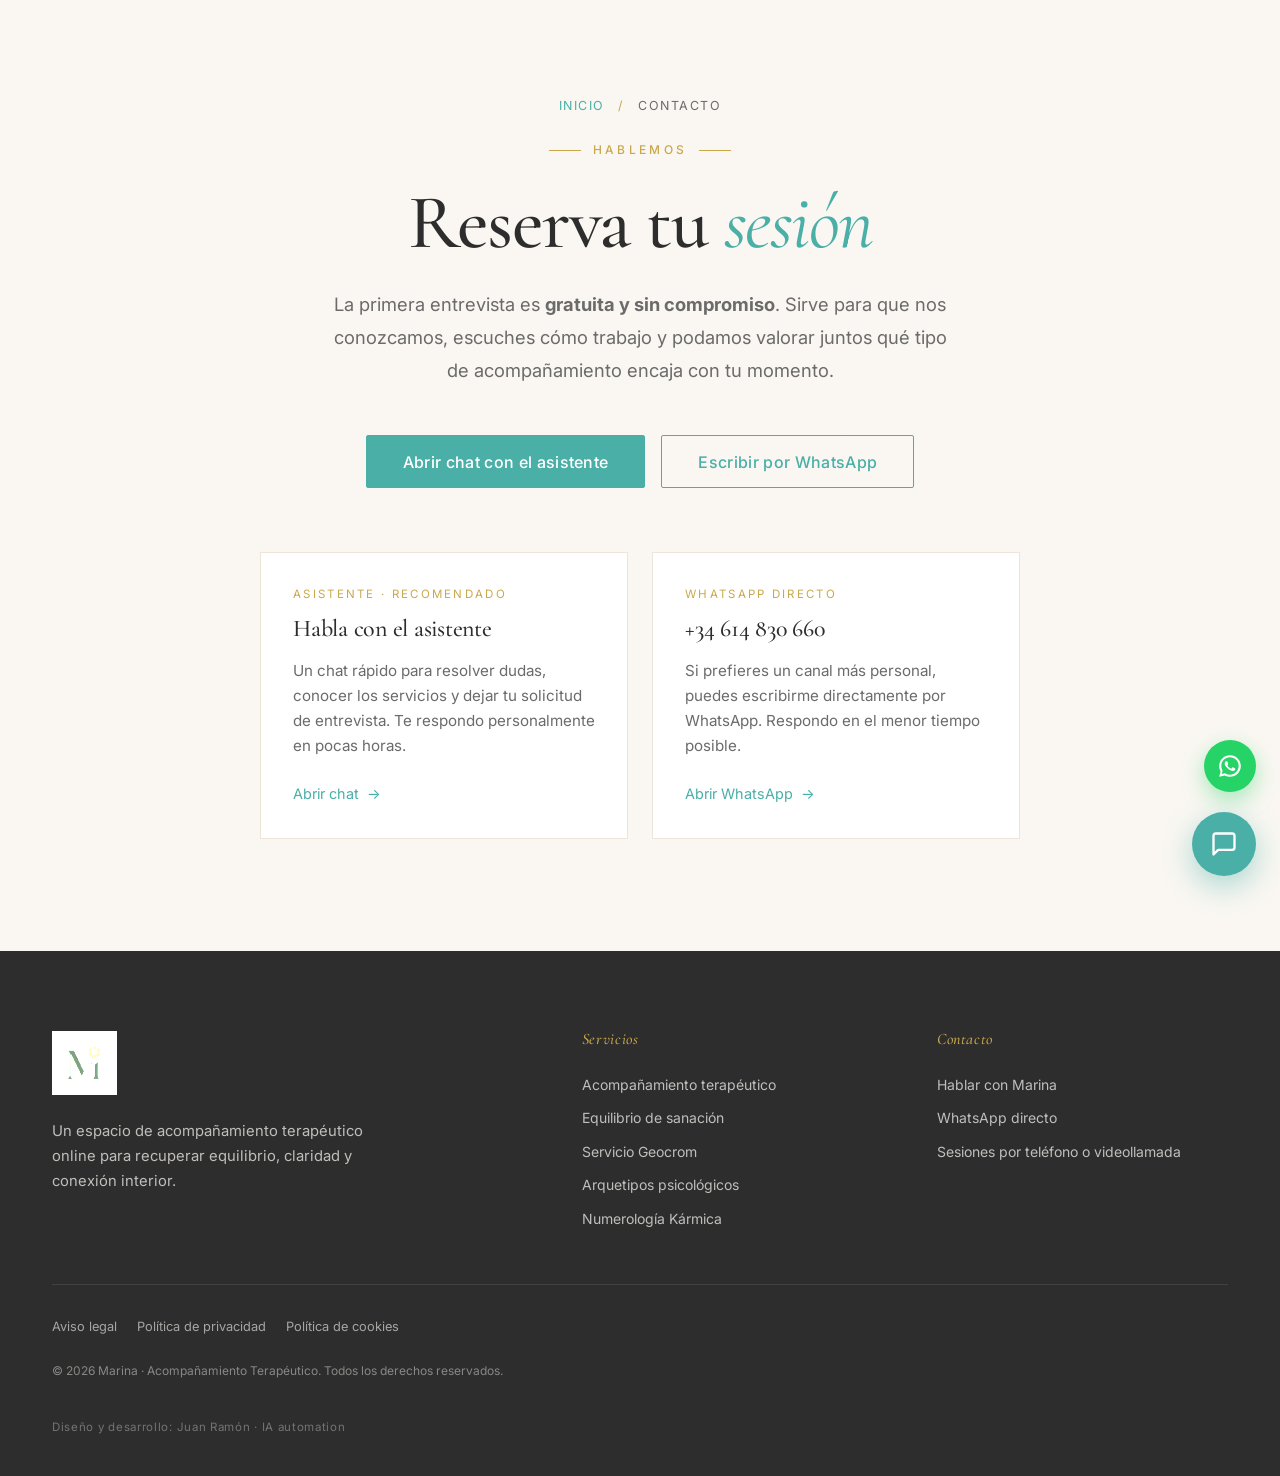
==== contacto.html @ 7a0ea91d "Initial release — web estática de Marina (acompañamiento terapéutico) Sitio multi-página en HTML/CSS" ====
<!DOCTYPE html>
<html lang="es">
<head>
  <meta charset="UTF-8" />
  <meta name="viewport" content="width=device-width, initial-scale=1.0" />
  <meta name="description" content="Contacta con Marina · Acompañamiento Terapéutico. Reserva tu entrevista inicial gratuita a través del asistente o por WhatsApp." />
  <meta name="author" content="Juan Ramón · IA automation" />
  <meta name="theme-color" content="#FAF7F2" />
  <title>Contacto · Marina · Acompañamiento Terapéutico</title>

  <link rel="preconnect" href="https://fonts.googleapis.com">
  <link rel="preconnect" href="https://fonts.gstatic.com" crossorigin>
  <link rel="stylesheet" href="https://fonts.googleapis.com/css2?family=Cormorant+Garamond:ital,wght@0,400;0,500;0,600;1,400;1,500&family=Inter:wght@300;400;500;600&display=swap">

  <link rel="stylesheet" href="assets/css/tokens.css" />
  <link rel="stylesheet" href="assets/css/base.css" />
  <link rel="stylesheet" href="assets/css/components.css" />
  <link rel="stylesheet" href="assets/css/pages.css" />
</head>
<body>

  <main>

    <section class="contact-hero">
      <div class="wrap">
        <nav class="breadcrumb" aria-label="Migas de pan">
          <a href="index.html">Inicio</a> <span>/</span> Contacto
        </nav>
        <span class="eyebrow is-centered"><span>Hablemos</span></span>
        <h1>Reserva tu <em>sesión</em></h1>
        <p>La primera entrevista es <strong>gratuita y sin compromiso</strong>. Sirve para que nos conozcamos, escuches cómo trabajo y podamos valorar juntos qué tipo de acompañamiento encaja con tu momento.</p>

        <div class="contact-actions">
          <a href="#" class="btn btn-primary btn-lg" data-open-chat>Abrir chat con el asistente</a>
          <a href="#" class="btn btn-secondary btn-lg" data-whatsapp target="_blank" rel="noopener">Escribir por WhatsApp</a>
        </div>

        <div class="contact-channels">
          <a href="#" class="contact-channel" data-open-chat>
            <span class="contact-channel-eyebrow">Asistente · Recomendado</span>
            <h3>Habla con el asistente</h3>
            <p>Un chat rápido para resolver dudas, conocer los servicios y dejar tu solicitud de entrevista. Te respondo personalmente en pocas horas.</p>
            <span class="link">Abrir chat</span>
          </a>
          <a href="#" class="contact-channel" data-whatsapp target="_blank" rel="noopener">
            <span class="contact-channel-eyebrow">WhatsApp directo</span>
            <h3>+34 614 830 660</h3>
            <p>Si prefieres un canal más personal, puedes escribirme directamente por WhatsApp. Respondo en el menor tiempo posible.</p>
            <span class="link">Abrir WhatsApp</span>
          </a>
        </div>
      </div>
    </section>

  </main>

  <footer class="site-footer">
    <div class="wrap">
      <div class="footer-grid">
        <div class="footer-brand">
          <picture>
            <source srcset="assets/img/logo.webp" type="image/webp">
            <img src="assets/img/logo.png" alt="Marina · Acompañamiento Terapéutico" />
          </picture>
          <p>Un espacio de acompañamiento terapéutico online para recuperar equilibrio, claridad y conexión interior.</p>
        </div>
        <div>
          <h3 class="footer-col-title">Servicios</h3>
          <ul class="footer-list">
            <li><a href="servicios.html#acompanamiento">Acompañamiento terapéutico</a></li>
            <li><a href="servicios.html#sanacion">Equilibrio de sanación</a></li>
            <li><a href="servicios.html#geocrom">Servicio Geocrom</a></li>
            <li><a href="servicios.html#tarot">Arquetipos psicológicos</a></li>
            <li><a href="servicios.html#numerologia">Numerología Kármica</a></li>
          </ul>
        </div>
        <div>
          <h3 class="footer-col-title">Contacto</h3>
          <ul class="footer-list">
            <li><a href="contacto.html">Hablar con Marina</a></li>
            <li><a href="#" data-whatsapp target="_blank" rel="noopener">WhatsApp directo</a></li>
            <li><span>Sesiones por teléfono o videollamada</span></li>
          </ul>
        </div>
      </div>

      <div class="footer-divider"></div>

      <div class="footer-bottom">
        <ul class="footer-legal">
          <li><a href="aviso-legal.html">Aviso legal</a></li>
          <li><a href="privacidad.html">Política de privacidad</a></li>
          <li><a href="cookies.html">Política de cookies</a></li>
        </ul>
        <p class="footer-copy">© <span id="year">2026</span> Marina · Acompañamiento Terapéutico. Todos los derechos reservados.</p>
        <p class="footer-credit">Diseño y desarrollo: Juan Ramón · IA automation</p>
      </div>
    </div>
  </footer>

  <script src="config.js"></script>
  <script src="assets/js/main.js" defer></script>
  <script src="assets/js/chatbot.js" defer></script>
</body>
</html>
---- assets/css/tokens.css ----
:root {
  --brand-turquoise: #4AAFA7;
  --brand-turquoise-dark: #3A8F88;
  --brand-turquoise-light: #6ECFC8;
  --brand-gold: #C9A84C;
  --brand-gold-light: #DEC06B;
  --brand-ivory: #FAF7F2;
  --brand-cream: #F5F0E8;
  --brand-cream-dark: #EDE6D8;
  --brand-dark: #2D2D2D;
  --brand-muted: #6B6B6B;
  --brand-light: #9A9A9A;

  --font-serif: 'Cormorant Garamond', 'EB Garamond', Georgia, 'Times New Roman', serif;
  --font-sans: 'Inter', -apple-system, BlinkMacSystemFont, 'Segoe UI', system-ui, sans-serif;
  --font-mono: 'Courier New', monospace;

  --display-3xl: clamp(3rem, 8vw, 6.5rem);
  --display-2xl: clamp(2.5rem, 6vw, 5rem);
  --display-xl: clamp(2.25rem, 5vw, 4rem);
  --display-lg: clamp(1.875rem, 4vw, 3rem);
  --display-md: clamp(1.5rem, 3vw, 2.25rem);

  --shadow-card: 0 4px 24px rgba(45,45,45,0.06);
  --shadow-card-hover: 0 16px 48px rgba(45,45,45,0.14);
  --shadow-gold: 0 6px 24px rgba(201,168,76,0.28);
  --shadow-chat: 0 20px 60px rgba(45,45,45,0.22);

  --max-wide: 1240px;
  --max-narrow: 760px;
  --radius-sm: 4px;
  --radius-md: 12px;
  --radius-lg: 24px;

  --ease-out: cubic-bezier(0.22, 1, 0.36, 1);
  --ease-in-out: cubic-bezier(0.65, 0, 0.35, 1);
}
---- assets/css/base.css ----
*, *::before, *::after { box-sizing: border-box; }
html { -webkit-text-size-adjust: 100%; scroll-behavior: smooth; }
body {
  margin: 0;
  font-family: var(--font-sans);
  font-size: 16px;
  line-height: 1.6;
  color: var(--brand-dark);
  background: var(--brand-ivory);
  text-rendering: optimizeLegibility;
  -webkit-font-smoothing: antialiased;
  -moz-osx-font-smoothing: grayscale;
}

body::before {
  content: "";
  position: fixed; inset: 0;
  pointer-events: none;
  z-index: 1;
  opacity: 0.35;
  background-image:
    radial-gradient(1px 1px at 23% 17%, rgba(45,45,45,0.05) 50%, transparent 51%),
    radial-gradient(1px 1px at 67% 43%, rgba(45,45,45,0.04) 50%, transparent 51%),
    radial-gradient(1px 1px at 12% 82%, rgba(45,45,45,0.03) 50%, transparent 51%),
    radial-gradient(1px 1px at 89% 73%, rgba(45,45,45,0.04) 50%, transparent 51%);
  background-size: 240px 240px, 180px 180px, 300px 300px, 220px 220px;
}

img { max-width: 100%; height: auto; display: block; }
a { color: inherit; text-decoration: none; }
button { font: inherit; cursor: pointer; border: none; background: none; }
input, textarea, select { font: inherit; }

h1, h2, h3, h4, h5, h6 {
  font-family: var(--font-serif);
  font-weight: 500;
  line-height: 1.1;
  margin: 0 0 0.5rem;
  letter-spacing: -0.01em;
}
p { margin: 0 0 1em; }

::selection { background: var(--brand-turquoise); color: white; }

/* Contenedores */
.wrap { max-width: var(--max-wide); margin: 0 auto; padding: 0 1.5rem; position: relative; z-index: 2; }
.wrap-narrow { max-width: var(--max-narrow); margin: 0 auto; padding: 0 1.5rem; position: relative; z-index: 2; }

@media (min-width: 768px) {
  .wrap, .wrap-narrow { padding: 0 2rem; }
}

/* Secciones */
.section { padding: 5rem 0; position: relative; }
@media (min-width: 768px) { .section { padding: 7rem 0; } }
@media (min-width: 1024px) { .section { padding: 9rem 0; } }

.section-cream { background: var(--brand-cream); }
.section-ivory { background: var(--brand-ivory); }
.section-dark { background: var(--brand-dark); color: var(--brand-ivory); }

/* Número editorial de sección (estilo revista "No. 01") */
.section-number {
  font-family: var(--font-serif);
  font-style: italic;
  color: var(--brand-gold);
  font-size: 0.95rem;
  letter-spacing: 0.08em;
  display: inline-flex;
  align-items: baseline;
  gap: 0.5rem;
}
.section-number::after { content: ""; display: inline-block; width: 2.5rem; height: 1px; background: var(--brand-gold); }

/* Eyebrow minúsculas + trazo */
.eyebrow {
  display: inline-flex;
  align-items: center;
  gap: 0.75rem;
  font-family: var(--font-sans);
  font-size: 0.75rem;
  text-transform: uppercase;
  letter-spacing: 0.28em;
  color: var(--brand-gold);
  font-weight: 500;
}
.eyebrow::before { content: ""; width: 2rem; height: 1px; background: var(--brand-gold); }
.eyebrow.is-centered::before { display: none; }
.eyebrow.is-centered { gap: 0; display: flex; justify-content: center; align-items: center; }
.eyebrow.is-centered span { padding: 0 0.75rem; position: relative; }
.eyebrow.is-centered span::before,
.eyebrow.is-centered span::after {
  content: ""; position: absolute; top: 50%; width: 2rem; height: 1px; background: var(--brand-gold);
}
.eyebrow.is-centered span::before { right: 100%; }
.eyebrow.is-centered span::after { left: 100%; }

/* Utilidades */
.text-italic-gold { color: var(--brand-gold); font-style: italic; font-family: var(--font-serif); }
.text-turquoise { color: var(--brand-turquoise); }
.text-serif { font-family: var(--font-serif); }
.text-serif-italic { font-family: var(--font-serif); font-style: italic; }
.divider-gold { width: 3rem; height: 1px; background: var(--brand-gold); margin: 1.5rem 0; }
.divider-gold.is-centered { margin-left: auto; margin-right: auto; }

.sr-only {
  position: absolute; width: 1px; height: 1px; padding: 0; margin: -1px;
  overflow: hidden; clip: rect(0,0,0,0); white-space: nowrap; border: 0;
}
---- assets/css/components.css ----
/* =========================================
   BOTONES
   ========================================= */
.btn {
  display: inline-flex;
  align-items: center;
  justify-content: center;
  gap: 0.5rem;
  padding: 0.95rem 1.75rem;
  font-family: var(--font-sans);
  font-size: 0.925rem;
  font-weight: 500;
  letter-spacing: 0.02em;
  border: 1px solid transparent;
  border-radius: 2px;
  cursor: pointer;
  transition: all 0.3s var(--ease-out);
  text-align: center;
  line-height: 1;
  white-space: nowrap;
}
.btn-sm { padding: 0.65rem 1.25rem; font-size: 0.85rem; }
.btn-lg { padding: 1.1rem 2.25rem; font-size: 1rem; }

.btn-primary { background: var(--brand-turquoise); color: white; border-color: var(--brand-turquoise); }
.btn-primary:hover { background: var(--brand-turquoise-dark); border-color: var(--brand-turquoise-dark); transform: translateY(-1px); box-shadow: 0 8px 24px rgba(74,175,167,0.3); }

.btn-secondary { background: transparent; color: var(--brand-turquoise); border-color: var(--brand-turquoise); }
.btn-secondary:hover { background: var(--brand-turquoise); color: white; }

.btn-gold { background: var(--brand-gold); color: white; border-color: var(--brand-gold); }
.btn-gold:hover { background: var(--brand-gold-light); transform: translateY(-1px); box-shadow: var(--shadow-gold); }

.btn-ghost { background: transparent; color: white; border-color: rgba(255,255,255,0.35); }
.btn-ghost:hover { border-color: white; background: rgba(255,255,255,0.08); }

.btn-arrow::after {
  content: "→";
  display: inline-block;
  transition: transform 0.3s var(--ease-out);
}
.btn-arrow:hover::after { transform: translateX(4px); }

/* =========================================
   NAVBAR
   ========================================= */
.site-header {
  position: fixed; top: 0; left: 0; right: 0; z-index: 100;
  background: rgba(250,247,242,0.85);
  backdrop-filter: saturate(180%) blur(12px);
  -webkit-backdrop-filter: saturate(180%) blur(12px);
  transition: background 0.35s var(--ease-out), box-shadow 0.35s var(--ease-out), border-color 0.35s var(--ease-out);
  border-bottom: 1px solid transparent;
}
.site-header.is-scrolled {
  background: rgba(250,247,242,0.97);
  box-shadow: 0 1px 20px rgba(45,45,45,0.05);
  border-bottom-color: var(--brand-cream-dark);
}

.nav {
  display: flex; align-items: center; justify-content: space-between;
  padding: 1rem 0;
  gap: 1.5rem;
}

.nav-logo { display: flex; align-items: center; gap: 0.85rem; flex-shrink: 0; }
.nav-logo img { height: 72px; width: auto; transition: height 0.3s var(--ease-out); }
.site-header.is-scrolled .nav-logo img { height: 56px; }
@media (min-width: 768px) {
  .nav-logo img { height: 84px; }
  .site-header.is-scrolled .nav-logo img { height: 64px; }
}
.nav-logo-text {
  display: none;
  flex-direction: column;
  line-height: 1.1;
}
.nav-logo-text .main {
  font-family: var(--font-serif);
  font-size: 1.25rem;
  color: var(--brand-dark);
  font-style: italic;
  letter-spacing: 0.01em;
}
.nav-logo-text .sub {
  font-family: var(--font-sans);
  font-size: 0.65rem;
  text-transform: uppercase;
  letter-spacing: 0.25em;
  color: var(--brand-gold);
}
@media (min-width: 640px) { .nav-logo-text { display: flex; } }

.nav-links {
  display: none;
  align-items: center;
  gap: 2rem;
  list-style: none;
  margin: 0;
  padding: 0;
}
.nav-links a {
  font-family: var(--font-sans);
  font-size: 0.875rem;
  color: var(--brand-muted);
  letter-spacing: 0.02em;
  position: relative;
  padding: 0.5rem 0;
  transition: color 0.25s;
}
.nav-links a::after {
  content: "";
  position: absolute;
  left: 0; right: 0; bottom: 0;
  height: 1px;
  background: var(--brand-turquoise);
  transform: scaleX(0);
  transform-origin: left center;
  transition: transform 0.3s var(--ease-out);
}
.nav-links a:hover { color: var(--brand-turquoise); }
.nav-links a:hover::after,
.nav-links a.is-active::after { transform: scaleX(1); }
.nav-links a.is-active { color: var(--brand-turquoise); }

@media (min-width: 1024px) { .nav-links { display: flex; } }

.nav-cta { display: none; }
@media (min-width: 1024px) { .nav-cta { display: inline-flex; } }

.hamburger {
  display: inline-flex; flex-direction: column; justify-content: center;
  width: 44px; height: 44px; padding: 0.5rem;
  gap: 5px;
}
.hamburger span {
  display: block; height: 2px; width: 100%;
  background: var(--brand-dark);
  transition: transform 0.3s, opacity 0.2s;
  border-radius: 2px;
}
.hamburger.is-open span:nth-child(1) { transform: translateY(7px) rotate(45deg); }
.hamburger.is-open span:nth-child(2) { opacity: 0; }
.hamburger.is-open span:nth-child(3) { transform: translateY(-7px) rotate(-45deg); }
@media (min-width: 1024px) { .hamburger { display: none; } }

.mobile-menu {
  display: none;
  background: var(--brand-ivory);
  border-top: 1px solid var(--brand-cream-dark);
}
.mobile-menu.is-open { display: block; }
.mobile-menu nav { padding: 1.25rem 0; }
.mobile-menu a {
  display: block;
  padding: 0.85rem 1.5rem;
  font-family: var(--font-sans);
  font-size: 1rem;
  color: var(--brand-muted);
  border-left: 2px solid transparent;
  transition: all 0.25s;
}
.mobile-menu a:hover {
  color: var(--brand-turquoise);
  border-left-color: var(--brand-turquoise);
  background: rgba(74,175,167,0.04);
}
.mobile-menu .btn { margin: 0.75rem 1.5rem; display: flex; }

/* =========================================
   SERVICE LIST (estilo editorial, no cards)
   ========================================= */
.services-list {
  list-style: none;
  padding: 0; margin: 0;
  border-top: 1px solid var(--brand-cream-dark);
}
.services-list > li {
  position: relative;
  padding: 2.5rem 0;
  border-bottom: 1px solid var(--brand-cream-dark);
  display: grid;
  grid-template-columns: auto 1fr;
  gap: 1.5rem 2rem;
  align-items: start;
  transition: background 0.4s var(--ease-out);
}
.services-list > li:hover { background: linear-gradient(90deg, rgba(201,168,76,0.04), transparent 60%); }

.service-index {
  font-family: var(--font-serif);
  font-style: italic;
  font-size: 1rem;
  color: var(--brand-gold);
  letter-spacing: 0.05em;
  padding-top: 0.4rem;
  min-width: 3.5rem;
}
.service-glyph {
  font-family: var(--font-serif);
  font-size: 2rem;
  color: var(--brand-turquoise);
  line-height: 1;
  padding-top: 0.5rem;
  min-width: 3rem;
}
.service-body { min-width: 0; }
.service-name {
  font-family: var(--font-serif);
  font-size: clamp(1.5rem, 2.8vw, 2.25rem);
  color: var(--brand-dark);
  line-height: 1.15;
  margin: 0 0 0.75rem;
  font-weight: 500;
}
.service-desc {
  font-family: var(--font-sans);
  color: var(--brand-muted);
  font-size: 1rem;
  line-height: 1.75;
  max-width: 58ch;
  margin: 0 0 1.25rem;
}
.service-link {
  display: inline-flex; align-items: center; gap: 0.5rem;
  font-family: var(--font-sans);
  font-size: 0.875rem;
  color: var(--brand-turquoise);
  letter-spacing: 0.05em;
  transition: gap 0.3s var(--ease-out);
}
.service-link::after { content: "→"; transition: transform 0.3s var(--ease-out); }
.service-link:hover { gap: 0.75rem; }
.service-link:hover::after { transform: translateX(4px); }

@media (min-width: 768px) {
  .services-list > li {
    grid-template-columns: 5rem 5rem 1fr;
    padding: 3rem 0;
    gap: 2rem 2.5rem;
  }
}

/* =========================================
   TESTIMONIOS (pull-quotes editoriales)
   ========================================= */
.testimonials {
  display: grid;
  gap: 3rem;
}
@media (min-width: 900px) {
  .testimonials { grid-template-columns: repeat(3, 1fr); gap: 2.5rem; }
}

.testimonial {
  position: relative;
  padding: 2rem 1.5rem 2rem 2.5rem;
}
.testimonial::before {
  content: "“";
  position: absolute;
  left: -0.5rem; top: -1.25rem;
  font-family: var(--font-serif);
  font-size: 7rem;
  line-height: 1;
  color: var(--brand-gold);
  opacity: 0.35;
}
.testimonial-quote {
  font-family: var(--font-serif);
  font-size: 1.2rem;
  font-style: italic;
  line-height: 1.6;
  color: var(--brand-dark);
  margin: 0 0 1.5rem;
}
.testimonial-author {
  display: flex; flex-direction: column; gap: 0.15rem;
  padding-top: 1rem;
  border-top: 1px solid var(--brand-cream-dark);
}
.testimonial-name {
  font-family: var(--font-sans);
  font-size: 0.95rem;
  color: var(--brand-dark);
  font-weight: 500;
  letter-spacing: 0.02em;
}
.testimonial-detail {
  font-family: var(--font-sans);
  font-size: 0.8rem;
  color: var(--brand-gold);
  letter-spacing: 0.05em;
  text-transform: uppercase;
}

/* =========================================
   FOOTER
   ========================================= */
.site-footer {
  background: var(--brand-dark);
  color: rgba(250,247,242,0.72);
  padding: 5rem 0 2.5rem;
  position: relative;
  z-index: 2;
}
.footer-grid {
  display: grid;
  gap: 3rem;
  margin-bottom: 3rem;
}
@media (min-width: 768px) { .footer-grid { grid-template-columns: 1.6fr 1fr 1fr; gap: 4rem; } }

.footer-brand img { height: 64px; width: auto; margin-bottom: 1.5rem; filter: brightness(1.8); }
.footer-brand p { font-size: 0.925rem; line-height: 1.7; max-width: 36ch; }

.footer-col-title {
  font-family: var(--font-serif);
  font-style: italic;
  color: var(--brand-gold);
  font-size: 1rem;
  letter-spacing: 0.04em;
  margin: 0 0 1.25rem;
}
.footer-list { list-style: none; padding: 0; margin: 0; }
.footer-list li { font-size: 0.875rem; padding: 0.35rem 0; }
.footer-list a { transition: color 0.25s; }
.footer-list a:hover { color: var(--brand-turquoise-light); }

.footer-divider {
  height: 1px;
  background: rgba(250,247,242,0.1);
  margin: 2rem 0;
}
.footer-bottom {
  display: flex; flex-direction: column; gap: 1.5rem;
  align-items: flex-start;
}
.footer-legal {
  display: flex; flex-wrap: wrap; gap: 1.25rem;
  list-style: none; padding: 0; margin: 0;
  font-size: 0.8rem;
}
.footer-legal a { color: rgba(250,247,242,0.6); transition: color 0.25s; }
.footer-legal a:hover { color: var(--brand-gold-light); }
.footer-copy {
  font-size: 0.75rem;
  color: rgba(250,247,242,0.45);
  line-height: 1.7;
  margin: 0;
  max-width: 100ch;
}
.footer-credit {
  font-family: var(--font-sans);
  font-size: 0.72rem;
  color: rgba(250,247,242,0.35);
  letter-spacing: 0.06em;
  margin: 0.75rem 0 0;
}
.footer-credit a {
  color: rgba(250,247,242,0.55);
  border-bottom: 1px solid rgba(250,247,242,0.2);
  transition: color 0.25s, border-color 0.25s;
}
.footer-credit a:hover { color: var(--brand-gold-light); border-color: var(--brand-gold-light); }

/* =========================================
   CHATBOT FLOTANTE
   ========================================= */
.chat-fab {
  position: fixed;
  bottom: 1.5rem; right: 1.5rem;
  width: 64px; height: 64px;
  border-radius: 50%;
  background: var(--brand-turquoise);
  color: white;
  box-shadow: 0 10px 30px rgba(74,175,167,0.45);
  z-index: 90;
  display: flex; align-items: center; justify-content: center;
  transition: transform 0.3s var(--ease-out), background 0.25s;
}
.chat-fab:hover { background: var(--brand-turquoise-dark); transform: scale(1.06); }
.chat-fab svg { width: 28px; height: 28px; stroke: currentColor; fill: none; stroke-width: 2; }

.chat-panel {
  position: fixed;
  bottom: 6.5rem; right: 1.5rem;
  width: calc(100vw - 3rem);
  max-width: 380px;
  height: 560px; max-height: calc(100vh - 8rem);
  background: var(--brand-ivory);
  border-radius: var(--radius-md);
  box-shadow: var(--shadow-chat);
  z-index: 89;
  display: none;
  flex-direction: column;
  overflow: hidden;
  transform-origin: bottom right;
  animation: chatPop 0.25s var(--ease-out);
  border: 1px solid var(--brand-cream-dark);
}
.chat-panel.is-open { display: flex; }

@keyframes chatPop {
  from { opacity: 0; transform: scale(0.92) translateY(8px); }
  to { opacity: 1; transform: scale(1) translateY(0); }
}

.chat-header {
  padding: 1rem 1.25rem;
  background: var(--brand-dark);
  color: white;
  display: flex; align-items: center; justify-content: space-between;
}
.chat-header-name { font-family: var(--font-serif); font-size: 1.1rem; font-style: italic; }
.chat-header-status {
  font-family: var(--font-sans); font-size: 0.72rem;
  text-transform: uppercase; letter-spacing: 0.16em;
  color: var(--brand-gold-light);
  display: flex; align-items: center; gap: 0.4rem;
  margin-top: 0.15rem;
}
.chat-header-status::before {
  content: ""; width: 6px; height: 6px; border-radius: 50%;
  background: var(--brand-turquoise-light);
  box-shadow: 0 0 0 4px rgba(110,207,200,0.25);
}
.chat-close {
  width: 32px; height: 32px; border-radius: 50%;
  display: flex; align-items: center; justify-content: center;
  color: white; transition: background 0.2s;
}
.chat-close:hover { background: rgba(255,255,255,0.1); }

.chat-body {
  flex: 1;
  padding: 1.25rem;
  overflow-y: auto;
  display: flex; flex-direction: column; gap: 0.75rem;
  background: linear-gradient(180deg, var(--brand-ivory), var(--brand-cream) 200%);
}
.chat-msg {
  padding: 0.75rem 1rem;
  border-radius: 1rem 1rem 1rem 0.25rem;
  background: white;
  color: var(--brand-dark);
  font-size: 0.9rem;
  line-height: 1.55;
  max-width: 85%;
  box-shadow: 0 2px 8px rgba(45,45,45,0.05);
  border: 1px solid var(--brand-cream-dark);
  animation: msgIn 0.25s var(--ease-out);
}
.chat-msg.is-user {
  background: var(--brand-turquoise);
  color: white;
  border-radius: 1rem 1rem 0.25rem 1rem;
  margin-left: auto;
  border-color: var(--brand-turquoise);
  box-shadow: 0 4px 12px rgba(74,175,167,0.25);
}
@keyframes msgIn { from { opacity: 0; transform: translateY(6px); } to { opacity: 1; transform: translateY(0); } }

.chat-typing {
  display: inline-flex;
  gap: 4px;
  padding: 0.85rem 1rem;
  background: white;
  border: 1px solid var(--brand-cream-dark);
  border-radius: 1rem 1rem 1rem 0.25rem;
  width: fit-content;
}
.chat-typing span {
  width: 6px; height: 6px; border-radius: 50%;
  background: var(--brand-muted);
  animation: typingBounce 1.2s infinite;
}
.chat-typing span:nth-child(2) { animation-delay: 0.15s; }
.chat-typing span:nth-child(3) { animation-delay: 0.3s; }
@keyframes typingBounce {
  0%, 60%, 100% { transform: translateY(0); opacity: 0.4; }
  30% { transform: translateY(-4px); opacity: 1; }
}

.chat-input-row {
  display: flex; gap: 0.5rem;
  padding: 0.75rem;
  border-top: 1px solid var(--brand-cream-dark);
  background: white;
}
.chat-input {
  flex: 1;
  padding: 0.7rem 0.9rem;
  border: 1px solid var(--brand-cream-dark);
  border-radius: 20px;
  background: var(--brand-ivory);
  font-size: 0.9rem;
  outline: none;
  transition: border-color 0.2s;
}
.chat-input:focus { border-color: var(--brand-turquoise); }
.chat-send {
  padding: 0 1.1rem;
  background: var(--brand-turquoise);
  color: white;
  border-radius: 20px;
  font-size: 0.85rem;
  font-weight: 500;
  transition: background 0.2s;
}
.chat-send:hover { background: var(--brand-turquoise-dark); }
.chat-send:disabled { opacity: 0.5; cursor: not-allowed; }

/* =========================================
   BOTÓN WHATSAPP FLOTANTE
   ========================================= */
.whatsapp-fab {
  position: fixed;
  bottom: 6.75rem; right: 1.5rem;
  width: 52px; height: 52px;
  border-radius: 50%;
  background: #25D366;
  color: white;
  display: flex; align-items: center; justify-content: center;
  box-shadow: 0 8px 22px rgba(37,211,102,0.4);
  z-index: 88;
  transition: transform 0.3s var(--ease-out);
}
.whatsapp-fab:hover { transform: scale(1.08); }
.whatsapp-fab svg { width: 26px; height: 26px; fill: currentColor; }
.whatsapp-fab::after {
  content: "";
  position: absolute; inset: 0;
  border-radius: 50%;
  box-shadow: 0 0 0 0 rgba(37,211,102,0.55);
  animation: whatsPulse 2.4s infinite;
}
@keyframes whatsPulse {
  0% { box-shadow: 0 0 0 0 rgba(37,211,102,0.55); }
  70% { box-shadow: 0 0 0 18px rgba(37,211,102,0); }
  100% { box-shadow: 0 0 0 0 rgba(37,211,102,0); }
}

@media (max-width: 640px) {
  .chat-panel { bottom: 5.5rem; right: 1rem; left: 1rem; width: auto; max-width: none; }
  .chat-fab { bottom: 1rem; right: 1rem; width: 56px; height: 56px; }
  .whatsapp-fab { bottom: 5.25rem; right: 1rem; }
}
---- assets/css/pages.css ----
/* =========================================
   HERO (editorial, asimétrico)
   ========================================= */
.hero {
  position: relative;
  padding: 9rem 0 5rem;
  overflow: hidden;
  background: var(--brand-ivory);
}
@media (min-width: 1024px) { .hero { padding: 11rem 0 7rem; min-height: 90vh; display: flex; align-items: center; } }

.hero::before,
.hero::after {
  content: ""; position: absolute; pointer-events: none;
  border-radius: 50%;
  filter: blur(90px);
  opacity: 0.4;
}
.hero::before {
  width: 480px; height: 480px;
  background: radial-gradient(circle, rgba(74,175,167,0.25), transparent 70%);
  top: -120px; right: -160px;
}
.hero::after {
  width: 360px; height: 360px;
  background: radial-gradient(circle, rgba(201,168,76,0.18), transparent 70%);
  bottom: -100px; left: -140px;
}

.hero-sigil {
  position: absolute;
  pointer-events: none;
  opacity: 0.12;
  color: var(--brand-gold);
}
.hero-sigil.tl { top: 6rem; left: -2rem; width: 180px; }
.hero-sigil.br { bottom: 3rem; right: -2rem; width: 240px; }
@media (max-width: 767px) { .hero-sigil { display: none; } }

.hero-grid {
  display: grid;
  gap: 3rem;
  align-items: center;
}
@media (min-width: 1024px) {
  .hero-grid { grid-template-columns: 1.05fr 0.95fr; gap: 5rem; align-items: center; }
}

.hero-label {
  font-family: var(--font-serif);
  font-style: italic;
  color: var(--brand-gold);
  font-size: 1rem;
  margin-bottom: 1.25rem;
  display: flex; align-items: baseline; gap: 0.75rem;
}
.hero-label .num { font-size: 0.85rem; letter-spacing: 0.1em; }
.hero-label::after { content: ""; width: 2.5rem; height: 1px; background: var(--brand-gold); }

.hero-title {
  font-family: var(--font-serif);
  font-size: var(--display-xl);
  line-height: 1.05;
  color: var(--brand-dark);
  font-weight: 500;
  margin: 0 0 1.5rem;
  letter-spacing: -0.015em;
}
.hero-title em {
  font-style: italic;
  color: var(--brand-turquoise);
  display: block;
  font-weight: 400;
}

.hero-subtitle {
  font-family: var(--font-sans);
  color: var(--brand-muted);
  font-size: 1.125rem;
  line-height: 1.75;
  max-width: 34rem;
  margin: 0 0 2rem;
}

.hero-ctas {
  display: flex; flex-wrap: wrap; gap: 0.75rem;
  margin-bottom: 2.5rem;
}

.hero-trust {
  display: flex; flex-direction: column; gap: 0.5rem;
}
@media (min-width: 640px) { .hero-trust { flex-direction: row; flex-wrap: wrap; gap: 0.5rem 1.5rem; } }
.hero-trust span {
  display: inline-flex; align-items: center; gap: 0.5rem;
  font-size: 0.85rem; color: var(--brand-muted);
}
.hero-trust span::before {
  content: ""; width: 5px; height: 5px; border-radius: 50%;
  background: var(--brand-turquoise); flex-shrink: 0;
}

/* Imagen hero con marco dorado asimétrico */
.hero-image {
  position: relative;
  max-width: 500px;
  margin: 0 auto;
}
.hero-image-frame {
  position: absolute;
  inset: 1.5rem -1.5rem -1.5rem 1.5rem;
  border: 1px solid var(--brand-gold);
  pointer-events: none;
  z-index: 0;
}
.hero-image-frame::after {
  content: "";
  position: absolute;
  top: -1rem; left: -1rem;
  width: 4rem; height: 4rem;
  border-top: 1px solid var(--brand-turquoise);
  border-left: 1px solid var(--brand-turquoise);
}
.hero-image picture,
.hero-image img {
  position: relative;
  z-index: 1;
  width: 100%;
  aspect-ratio: 4 / 5;
  object-fit: cover;
  filter: saturate(0.95);
}
.hero-image-caption {
  position: absolute;
  bottom: -1.5rem; left: 50%;
  transform: translateX(-50%);
  z-index: 2;
  background: var(--brand-ivory);
  padding: 0.5rem 1.25rem;
  font-family: var(--font-serif);
  font-style: italic;
  font-size: 0.85rem;
  color: var(--brand-gold);
  letter-spacing: 0.05em;
  border: 1px solid var(--brand-cream-dark);
  white-space: nowrap;
}

/* =========================================
   CONNECTION / REFLEXIÓN
   ========================================= */
.reflection { background: var(--brand-cream); text-align: center; }
.reflection-inner { max-width: 720px; margin: 0 auto; }
.reflection-star {
  display: flex; align-items: center; justify-content: center;
  gap: 1rem; margin-bottom: 2rem;
  color: var(--brand-gold);
}
.reflection-star .line { width: 3.5rem; height: 1px; background: currentColor; opacity: 0.6; }
.reflection-star svg { width: 20px; height: 20px; fill: currentColor; opacity: 0.75; }

.reflection-title {
  font-family: var(--font-serif);
  font-size: var(--display-lg);
  line-height: 1.15;
  color: var(--brand-dark);
  font-weight: 500;
  margin-bottom: 2rem;
}
.reflection-title span { color: var(--brand-turquoise); font-style: italic; }

.reflection-body p {
  font-family: var(--font-sans);
  color: var(--brand-muted);
  font-size: 1.05rem;
  line-height: 1.8;
  margin-bottom: 1rem;
}

/* =========================================
   SECTION HEADERS
   ========================================= */
.section-head {
  max-width: 700px;
  margin: 0 auto 4rem;
  text-align: center;
}
.section-head.is-left { margin-left: 0; text-align: left; }
.section-head h2 {
  font-family: var(--font-serif);
  font-size: var(--display-lg);
  margin: 1.5rem 0 1rem;
  line-height: 1.1;
  color: var(--brand-dark);
  font-weight: 500;
}
.section-head p {
  font-family: var(--font-sans);
  color: var(--brand-muted);
  font-size: 1.0625rem;
  line-height: 1.75;
  max-width: 50ch;
  margin: 0 auto;
}

/* =========================================
   SOBRE MARINA
   ========================================= */
.about { background: var(--brand-cream); position: relative; overflow: hidden; }

.about-grid {
  display: grid;
  gap: 3rem;
  align-items: center;
}
@media (min-width: 900px) {
  .about-grid { grid-template-columns: 0.9fr 1.1fr; gap: 5rem; }
}

.about-image {
  position: relative;
  max-width: 480px;
}
.about-image-wrap {
  position: relative;
  overflow: hidden;
}
.about-image img {
  width: 100%;
  aspect-ratio: 4 / 5;
  object-fit: cover;
  filter: saturate(0.95);
}
.about-image::before {
  content: "";
  position: absolute;
  inset: -1.5rem -1.5rem 1.5rem 1.5rem;
  border: 1px solid var(--brand-turquoise);
  pointer-events: none;
  z-index: 0;
}
.about-image-badge {
  position: absolute;
  top: 1.5rem; right: -1rem;
  z-index: 2;
  background: var(--brand-gold);
  color: white;
  padding: 0.6rem 1rem;
  font-family: var(--font-serif);
  font-style: italic;
  font-size: 0.95rem;
  letter-spacing: 0.05em;
  box-shadow: var(--shadow-gold);
}

.about-signature {
  font-family: 'Cormorant Garamond', Georgia, serif;
  font-style: italic;
  font-size: clamp(3rem, 7vw, 5rem);
  color: var(--brand-turquoise);
  line-height: 1;
  margin: 0 0 1rem;
  font-weight: 500;
  letter-spacing: -0.02em;
}
.about-body {
  max-width: 58ch;
}
.about-body p {
  font-family: var(--font-sans);
  color: var(--brand-muted);
  font-size: 1.05rem;
  line-height: 1.8;
  margin-bottom: 1rem;
}
.about-quote {
  margin: 2rem 0;
  padding: 1.5rem 0 1.5rem 1.5rem;
  border-left: 2px solid var(--brand-gold);
  max-width: 55ch;
}
.about-quote p {
  font-family: var(--font-serif);
  font-style: italic;
  font-size: 1.25rem;
  line-height: 1.5;
  color: var(--brand-dark);
  margin: 0;
}

/* =========================================
   CÓMO FUNCIONA (steps editoriales)
   ========================================= */
.steps {
  display: grid;
  gap: 2rem;
  counter-reset: step;
}
@media (min-width: 768px) { .steps { grid-template-columns: repeat(2, 1fr); gap: 2.5rem 3rem; } }
@media (min-width: 1100px) { .steps { grid-template-columns: repeat(4, 1fr); } }

.step {
  position: relative;
  padding: 0 0 0 3.75rem;
}
.step::before {
  counter-increment: step;
  content: "0" counter(step);
  position: absolute;
  left: 0; top: -0.25rem;
  font-family: var(--font-serif);
  font-style: italic;
  font-size: 2.75rem;
  color: var(--brand-gold);
  line-height: 1;
}
.step h3 {
  font-family: var(--font-serif);
  font-size: 1.35rem;
  color: var(--brand-dark);
  margin: 0 0 0.5rem;
  font-weight: 500;
}
.step p {
  font-family: var(--font-sans);
  color: var(--brand-muted);
  font-size: 0.95rem;
  line-height: 1.7;
  margin: 0;
}

/* =========================================
   PRINCIPIOS
   ========================================= */
.principles-section { background: var(--brand-ivory); }
.principles-grid {
  display: grid;
  gap: 3rem;
}
@media (min-width: 900px) {
  .principles-grid { grid-template-columns: 0.95fr 1.05fr; gap: 5rem; align-items: start; }
}

.principles-intro .eyebrow { margin-bottom: 1.5rem; }
.principles-intro h2 {
  font-family: var(--font-serif);
  font-size: var(--display-lg);
  line-height: 1.1;
  margin: 0 0 1.5rem;
  font-weight: 500;
}
.principles-intro p {
  font-family: var(--font-sans);
  color: var(--brand-muted);
  font-size: 1.0625rem;
  line-height: 1.8;
  margin-bottom: 1rem;
}
.principles-intro .italic-note {
  font-family: var(--font-serif);
  font-style: italic;
  color: var(--brand-dark);
  font-size: 1.15rem;
  line-height: 1.6;
  padding-top: 1rem;
  border-top: 1px solid var(--brand-cream-dark);
}

.principles {
  list-style: none;
  padding: 0; margin: 0;
}
.principles li {
  display: grid;
  grid-template-columns: auto 1fr;
  gap: 1.25rem;
  padding: 1.25rem 0;
  border-bottom: 1px solid var(--brand-cream-dark);
}
.principles li:last-child { border-bottom: none; }
.principles .num {
  font-family: var(--font-serif);
  font-style: italic;
  color: var(--brand-gold);
  font-size: 1.25rem;
  line-height: 1.3;
  min-width: 1.75rem;
}
.principles h3 {
  font-family: var(--font-serif);
  font-size: 1.2rem;
  color: var(--brand-dark);
  margin: 0 0 0.35rem;
  font-weight: 500;
}
.principles p {
  font-family: var(--font-sans);
  font-size: 0.95rem;
  line-height: 1.7;
  color: var(--brand-muted);
  margin: 0;
}

/* =========================================
   CTA FINAL
   ========================================= */
.cta-final {
  position: relative;
  padding: 8rem 0;
  overflow: hidden;
  color: white;
  isolation: isolate;
}
.cta-final-bg {
  position: absolute; inset: 0; z-index: -1;
}
.cta-final-bg img {
  width: 100%; height: 100%; object-fit: cover;
  filter: saturate(0.7) brightness(0.6);
}
.cta-final-bg::after {
  content: "";
  position: absolute; inset: 0;
  background: linear-gradient(135deg, rgba(45,45,45,0.85), rgba(45,45,45,0.6));
}
.cta-final-inner { max-width: 720px; margin: 0 auto; text-align: center; }
.cta-final .eyebrow { color: var(--brand-gold-light); }
.cta-final .eyebrow.is-centered span::before,
.cta-final .eyebrow.is-centered span::after { background: var(--brand-gold-light); }
.cta-final h2 {
  font-family: var(--font-serif);
  font-size: var(--display-2xl);
  line-height: 1.1;
  font-weight: 500;
  margin: 1.5rem 0 1.5rem;
  letter-spacing: -0.015em;
}
.cta-final p {
  font-family: var(--font-sans);
  font-size: 1.125rem;
  line-height: 1.75;
  opacity: 0.9;
  max-width: 52ch;
  margin: 0 auto 2.5rem;
}
.cta-final-actions {
  display: flex; flex-wrap: wrap; gap: 0.75rem; justify-content: center;
  margin-bottom: 2rem;
}
.cta-final-trust {
  font-family: var(--font-sans);
  font-size: 0.8rem;
  letter-spacing: 0.1em;
  text-transform: uppercase;
  color: var(--brand-gold-light);
  opacity: 0.85;
}

/* =========================================
   PAGE HEADER (servicios.html, contacto.html)
   ========================================= */
.page-head {
  padding: 11rem 0 4rem;
  background: var(--brand-cream);
  position: relative;
  overflow: hidden;
}
.page-head::before {
  content: "";
  position: absolute;
  width: 500px; height: 500px;
  border-radius: 50%;
  background: radial-gradient(circle, rgba(74,175,167,0.15), transparent 70%);
  top: -150px; right: -200px;
  filter: blur(60px);
}
.page-head .wrap { position: relative; }
.page-head-num {
  font-family: var(--font-serif);
  font-style: italic;
  color: var(--brand-gold);
  font-size: 0.95rem;
  letter-spacing: 0.08em;
  margin-bottom: 1rem;
  display: flex; align-items: center; gap: 0.75rem;
}
.page-head-num::before { content: ""; width: 2.5rem; height: 1px; background: var(--brand-gold); }
.page-head h1 {
  font-family: var(--font-serif);
  font-size: var(--display-2xl);
  line-height: 1;
  font-weight: 500;
  margin: 0 0 1.25rem;
  letter-spacing: -0.02em;
}
.page-head h1 em { font-style: italic; color: var(--brand-turquoise); font-weight: 400; }
.page-head .lead {
  font-family: var(--font-sans);
  font-size: 1.15rem;
  line-height: 1.75;
  color: var(--brand-muted);
  max-width: 55ch;
  margin: 0;
}

.breadcrumb {
  font-family: var(--font-sans);
  font-size: 0.78rem;
  letter-spacing: 0.12em;
  text-transform: uppercase;
  color: var(--brand-muted);
  margin-bottom: 1.5rem;
}
.breadcrumb a { color: var(--brand-turquoise); }
.breadcrumb span { margin: 0 0.5rem; color: var(--brand-gold); }

/* =========================================
   SERVICIO DETALLE (servicios.html)
   ========================================= */
.service-detail {
  padding: 5rem 0;
  border-bottom: 1px solid var(--brand-cream-dark);
  scroll-margin-top: 6rem;
}
.service-detail:last-of-type { border-bottom: none; }
.service-detail:nth-child(even) { background: var(--brand-cream); }

.service-detail-grid {
  display: grid;
  gap: 2.5rem;
  align-items: start;
}
@media (min-width: 900px) { .service-detail-grid { grid-template-columns: 280px 1fr; gap: 4rem; } }

.service-detail-meta {
  position: sticky;
  top: 6rem;
  display: flex; flex-direction: column; gap: 1rem;
}
.service-detail-num {
  font-family: var(--font-serif);
  font-style: italic;
  color: var(--brand-gold);
  font-size: 4rem;
  line-height: 1;
  font-weight: 500;
}
.service-detail-glyph {
  font-family: var(--font-serif);
  font-size: 3rem;
  color: var(--brand-turquoise);
  line-height: 1;
}
.service-detail h2 {
  font-family: var(--font-serif);
  font-size: var(--display-lg);
  line-height: 1.1;
  font-weight: 500;
  margin: 0 0 1.5rem;
  color: var(--brand-dark);
  letter-spacing: -0.015em;
}
.service-detail-body p {
  font-family: var(--font-sans);
  color: var(--brand-muted);
  font-size: 1.05rem;
  line-height: 1.85;
  margin-bottom: 1.25rem;
}
.service-detail-list {
  list-style: none;
  padding: 1.5rem 0;
  margin: 0;
  border-top: 1px solid var(--brand-cream-dark);
  border-bottom: 1px solid var(--brand-cream-dark);
}
.service-detail-list li {
  padding: 0.5rem 0 0.5rem 1.75rem;
  position: relative;
  font-size: 0.95rem;
  color: var(--brand-dark);
}
.service-detail-list li::before {
  content: "◇";
  position: absolute; left: 0;
  color: var(--brand-gold);
}

/* =========================================
   CONTACTO PAGE
   ========================================= */
.contact-hero {
  padding: 5rem 0 6rem;
  text-align: center;
  position: relative;
  overflow: hidden;
}
@media (min-width: 768px) { .contact-hero { padding: 6rem 0 7rem; } }
.contact-hero .eyebrow { justify-content: center; }
.contact-hero h1 {
  font-family: var(--font-serif);
  font-size: var(--display-2xl);
  font-weight: 500;
  line-height: 1.05;
  letter-spacing: -0.02em;
  margin: 1.5rem auto 1.5rem;
  max-width: 16ch;
}
.contact-hero h1 em { font-style: italic; color: var(--brand-turquoise); font-weight: 400; }
.contact-hero p {
  font-family: var(--font-sans);
  color: var(--brand-muted);
  font-size: 1.15rem;
  line-height: 1.8;
  max-width: 52ch;
  margin: 0 auto 3rem;
}

.contact-actions {
  display: flex; flex-direction: column; gap: 1rem;
  align-items: center;
  margin-bottom: 4rem;
}
@media (min-width: 640px) { .contact-actions { flex-direction: row; justify-content: center; flex-wrap: wrap; } }

.contact-channels {
  display: grid;
  gap: 1.5rem;
  max-width: 760px;
  margin: 4rem auto 0;
}
@media (min-width: 640px) { .contact-channels { grid-template-columns: 1fr 1fr; } }

.contact-channel {
  background: white;
  border: 1px solid var(--brand-cream-dark);
  padding: 2rem;
  display: flex; flex-direction: column; gap: 0.5rem;
  text-align: left;
  transition: transform 0.3s var(--ease-out), box-shadow 0.3s var(--ease-out), border-color 0.3s;
}
.contact-channel:hover {
  transform: translateY(-2px);
  box-shadow: var(--shadow-card-hover);
  border-color: var(--brand-gold);
}
.contact-channel-eyebrow {
  font-family: var(--font-sans);
  font-size: 0.72rem;
  text-transform: uppercase;
  letter-spacing: 0.2em;
  color: var(--brand-gold);
}
.contact-channel h3 {
  font-family: var(--font-serif);
  font-size: 1.5rem;
  color: var(--brand-dark);
  margin: 0.25rem 0 0.5rem;
  font-weight: 500;
}
.contact-channel p {
  font-size: 0.95rem;
  color: var(--brand-muted);
  line-height: 1.65;
  margin: 0 0 1rem;
}
.contact-channel .link {
  font-family: var(--font-sans);
  font-size: 0.9rem;
  color: var(--brand-turquoise);
  display: inline-flex; align-items: center; gap: 0.5rem;
  margin-top: auto;
}
.contact-channel .link::after { content: "→"; transition: transform 0.25s; }
.contact-channel:hover .link::after { transform: translateX(4px); }

/* =========================================
   FADE-IN SCROLL
   ========================================= */
.reveal {
  opacity: 0;
  transform: translateY(20px);
  transition: opacity 0.8s var(--ease-out), transform 0.8s var(--ease-out);
}
.reveal.is-visible { opacity: 1; transform: translateY(0); }

@media (prefers-reduced-motion: reduce) {
  .reveal { opacity: 1; transform: none; transition: none; }
  *, *::before, *::after { animation-duration: 0.01ms !important; transition-duration: 0.01ms !important; }
  html { scroll-behavior: auto; }
}

/* ——— Legal pages ——— */
.legal-page { padding: 5rem 0 6rem; }
@media (min-width: 768px) { .legal-page { padding: 6rem 0 7rem; } }
.legal-page .breadcrumb { margin-bottom: 1.5rem; }
.legal-page h1 {
  font-family: var(--font-serif);
  font-size: var(--display-lg);
  line-height: 1.1;
  color: var(--brand-dark);
  margin: 0 0 0.5rem;
  font-weight: 500;
  letter-spacing: -0.01em;
}
.legal-page h1 em { font-style: italic; color: var(--brand-gold); font-weight: 400; }
.legal-page .legal-meta {
  font-family: var(--font-sans);
  font-size: 0.85rem;
  color: var(--brand-light);
  letter-spacing: 0.08em;
  text-transform: uppercase;
  margin-bottom: 3rem;
}
.legal-page h2 {
  font-family: var(--font-serif);
  font-size: clamp(1.4rem, 2.2vw, 1.75rem);
  color: var(--brand-dark);
  margin: 2.5rem 0 0.8rem;
  font-weight: 500;
  letter-spacing: -0.005em;
}
.legal-page h3 {
  font-family: var(--font-sans);
  font-size: 1rem;
  color: var(--brand-dark);
  margin: 1.75rem 0 0.5rem;
  font-weight: 600;
}
.legal-page p, .legal-page li {
  font-family: var(--font-sans);
  font-size: 1rem;
  line-height: 1.7;
  color: var(--brand-muted);
}
.legal-page p { margin: 0 0 1rem; }
.legal-page ul { margin: 0 0 1.25rem; padding-left: 1.25rem; }
.legal-page li { margin-bottom: 0.4rem; }
.legal-page strong { color: var(--brand-dark); font-weight: 600; }
.legal-page a { color: var(--brand-turquoise-dark); border-bottom: 1px solid currentColor; }
.legal-page a:hover { color: var(--brand-turquoise); }
.legal-page .legal-table {
  border: 1px solid var(--brand-cream-dark);
  border-radius: 6px;
  overflow: hidden;
  margin: 1.5rem 0;
  font-family: var(--font-sans);
  font-size: 0.95rem;
}
.legal-page .legal-table > div {
  display: grid;
  grid-template-columns: 1fr 2fr;
  border-top: 1px solid var(--brand-cream-dark);
}
.legal-page .legal-table > div:first-child { border-top: 0; }
.legal-page .legal-table span {
  padding: 0.75rem 1rem;
  color: var(--brand-muted);
  line-height: 1.5;
}
.legal-page .legal-table span:first-child {
  background: var(--brand-cream);
  color: var(--brand-dark);
  font-weight: 600;
}
@media (max-width: 600px) {
  .legal-page .legal-table > div { grid-template-columns: 1fr; }
  .legal-page .legal-table span:first-child { border-bottom: 1px solid var(--brand-cream-dark); }
}
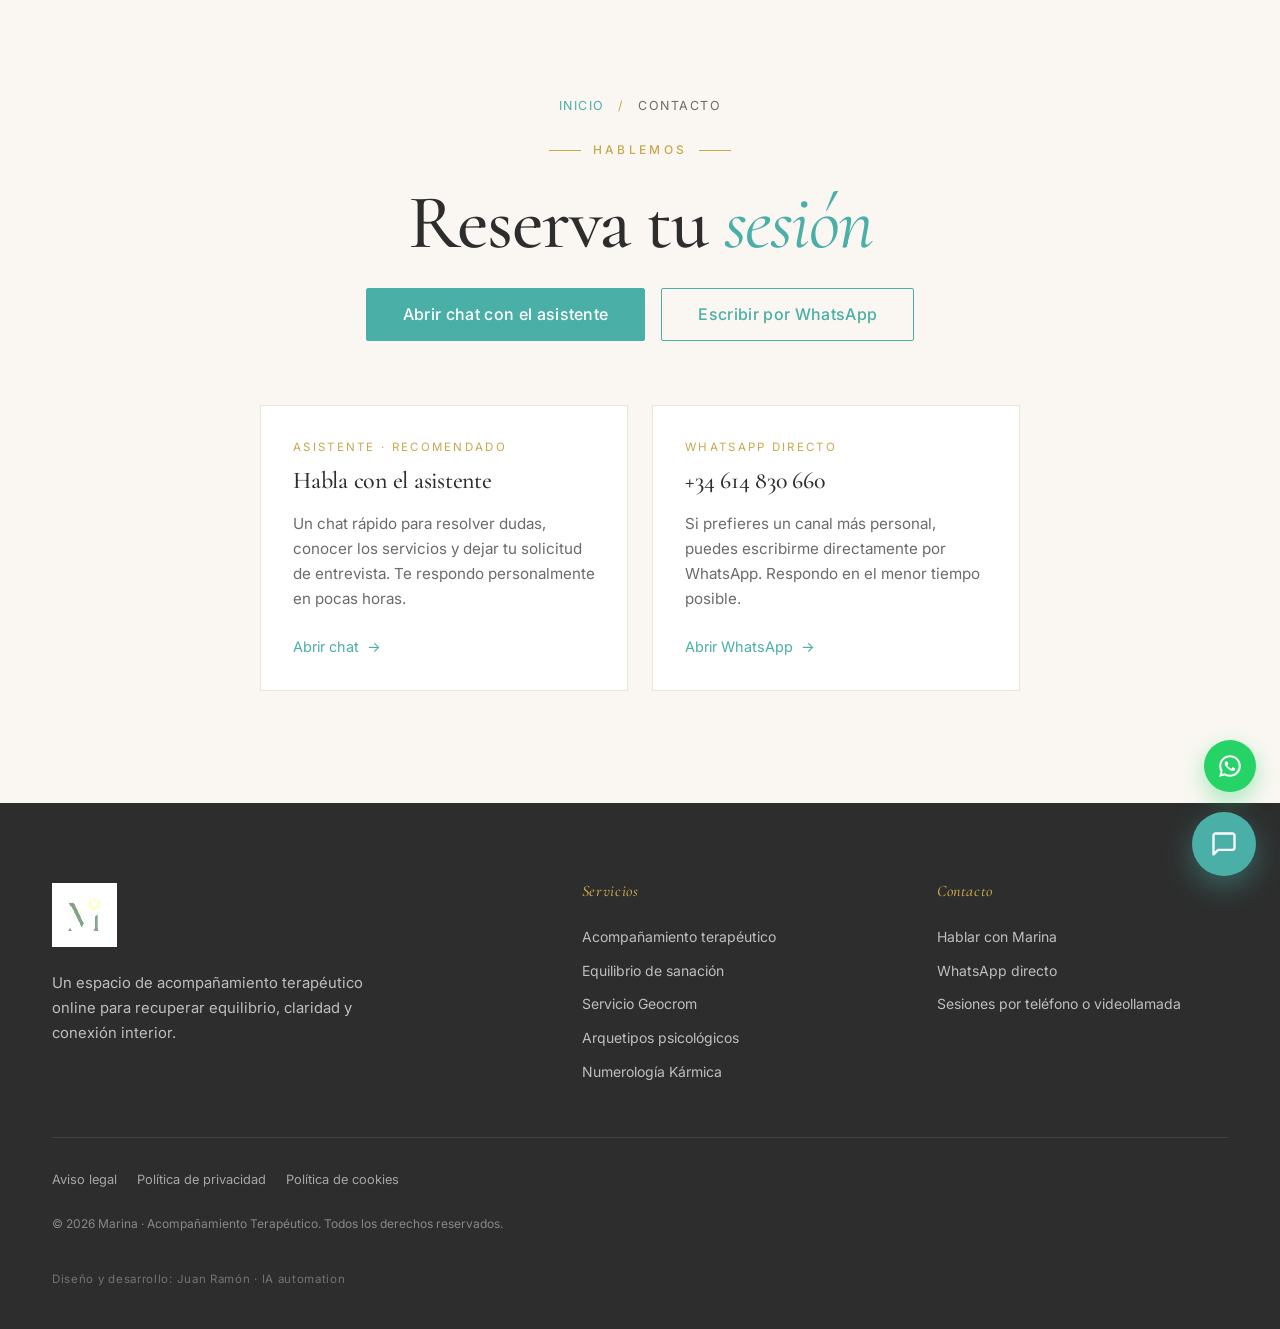
==== commit a7e4b3ef: "contacto: eliminar párrafo introductorio sobre entrevista gratuita" ====
--- a/contacto.html
+++ b/contacto.html
@@ -28,8 +28,6 @@
         </nav>
         <span class="eyebrow is-centered"><span>Hablemos</span></span>
         <h1>Reserva tu <em>sesión</em></h1>
-        <p>La primera entrevista es <strong>gratuita y sin compromiso</strong>. Sirve para que nos conozcamos, escuches cómo trabajo y podamos valorar juntos qué tipo de acompañamiento encaja con tu momento.</p>
-
         <div class="contact-actions">
           <a href="#" class="btn btn-primary btn-lg" data-open-chat>Abrir chat con el asistente</a>
           <a href="#" class="btn btn-secondary btn-lg" data-whatsapp target="_blank" rel="noopener">Escribir por WhatsApp</a>
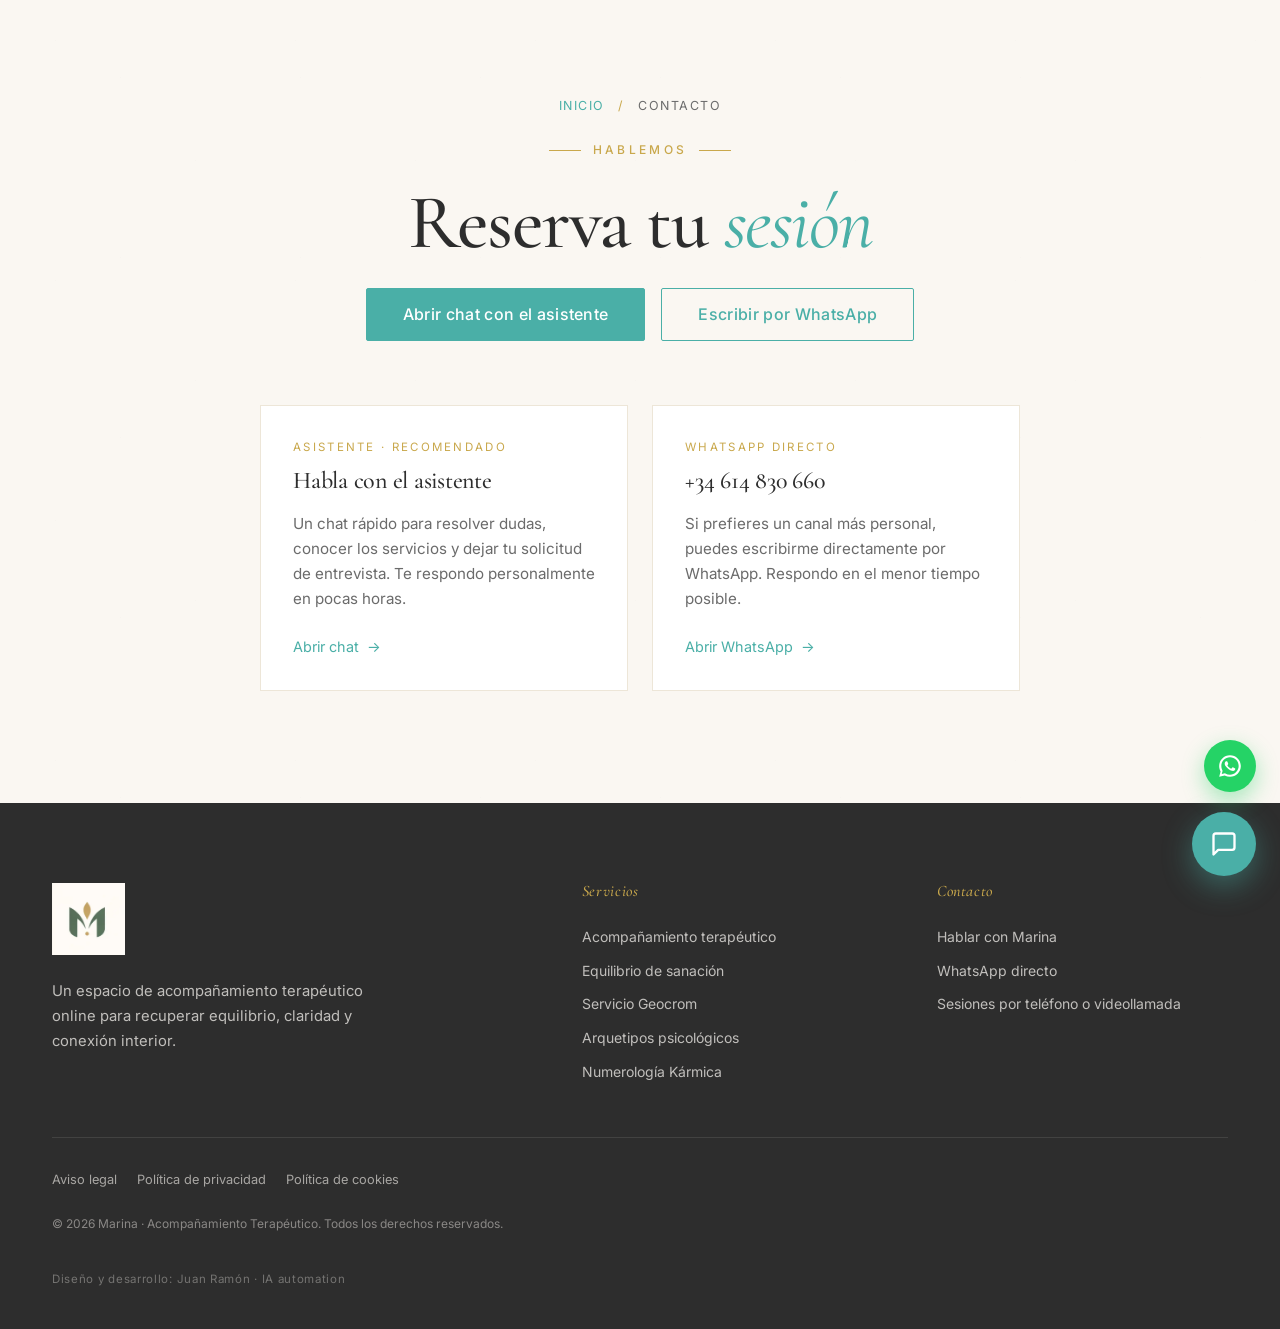
==== commit cda553d5: "Corrige: la primera entrevista no es gratuita" ====
--- a/contacto.html
+++ b/contacto.html
@@ -3,7 +3,7 @@
 <head>
   <meta charset="UTF-8" />
   <meta name="viewport" content="width=device-width, initial-scale=1.0" />
-  <meta name="description" content="Contacta con Marina · Acompañamiento Terapéutico. Reserva tu entrevista inicial gratuita a través del asistente o por WhatsApp." />
+  <meta name="description" content="Contacta con Marina · Acompañamiento Terapéutico. Reserva tu entrevista inicial a través del asistente o por WhatsApp." />
   <meta name="author" content="Juan Ramón · IA automation" />
   <meta name="theme-color" content="#FAF7F2" />
   <title>Contacto · Marina · Acompañamiento Terapéutico</title>
--- a/assets/css/components.css
+++ b/assets/css/components.css
@@ -181,29 +181,34 @@
   padding: 2.5rem 0;
   border-bottom: 1px solid var(--brand-cream-dark);
   display: grid;
-  grid-template-columns: auto 1fr;
-  gap: 1.5rem 2rem;
-  align-items: start;
+  grid-template-columns: 1fr;
+  gap: 1.5rem;
+  align-items: center;
   transition: background 0.4s var(--ease-out);
 }
 .services-list > li:hover { background: linear-gradient(90deg, rgba(201,168,76,0.04), transparent 60%); }
 
+.service-img {
+  max-width: 400px;
+  width: 100%;
+  margin: 0 auto;
+}
+.service-img img {
+  width: 100%;
+  height: auto;
+  display: block;
+  border-radius: 4px;
+  background: var(--brand-cream-dark);
+}
+
 .service-index {
+  display: block;
   font-family: var(--font-serif);
   font-style: italic;
-  font-size: 1rem;
+  font-size: 0.95rem;
   color: var(--brand-gold);
   letter-spacing: 0.05em;
-  padding-top: 0.4rem;
-  min-width: 3.5rem;
-}
-.service-glyph {
-  font-family: var(--font-serif);
-  font-size: 2rem;
-  color: var(--brand-turquoise);
-  line-height: 1;
-  padding-top: 0.5rem;
-  min-width: 3rem;
+  margin-bottom: 0.4rem;
 }
 .service-body { min-width: 0; }
 .service-name {
@@ -236,10 +241,12 @@
 
 @media (min-width: 768px) {
   .services-list > li {
-    grid-template-columns: 5rem 5rem 1fr;
+    grid-template-columns: 400px 1fr;
     padding: 3rem 0;
-    gap: 2rem 2.5rem;
+    gap: 3rem;
   }
+  .services-list > li:nth-child(even) .service-img { order: 2; }
+  .service-img { margin: 0; }
 }
 
 /* =========================================
@@ -312,7 +319,7 @@
 }
 @media (min-width: 768px) { .footer-grid { grid-template-columns: 1.6fr 1fr 1fr; gap: 4rem; } }
 
-.footer-brand img { height: 64px; width: auto; margin-bottom: 1.5rem; filter: brightness(1.8); }
+.footer-brand img { height: 72px; width: auto; margin-bottom: 1.5rem; }
 .footer-brand p { font-size: 0.925rem; line-height: 1.7; max-width: 36ch; }
 
 .footer-col-title {
--- a/assets/css/pages.css
+++ b/assets/css/pages.css
@@ -50,11 +50,11 @@
   font-family: var(--font-serif);
   font-style: italic;
   color: var(--brand-gold);
-  font-size: 1rem;
+  font-size: 1.35rem;
   margin-bottom: 1.25rem;
   display: flex; align-items: baseline; gap: 0.75rem;
 }
-.hero-label .num { font-size: 0.85rem; letter-spacing: 0.1em; }
+.hero-label .num { font-size: 1rem; letter-spacing: 0.1em; }
 .hero-label::after { content: ""; width: 2.5rem; height: 1px; background: var(--brand-gold); }
 
 .hero-title {
@@ -296,18 +296,20 @@
   gap: 2rem;
   counter-reset: step;
 }
-@media (min-width: 768px) { .steps { grid-template-columns: repeat(2, 1fr); gap: 2.5rem 3rem; } }
-@media (min-width: 1100px) { .steps { grid-template-columns: repeat(4, 1fr); } }
+@media (min-width: 768px) { .steps { grid-template-columns: repeat(3, 1fr); gap: 2.5rem 3rem; } }
 
 .step {
   position: relative;
-  padding: 0 0 0 3.75rem;
+  padding: 0;
+  text-align: center;
+  max-width: 320px;
+  margin: 0 auto;
 }
 .step::before {
   counter-increment: step;
   content: "0" counter(step);
-  position: absolute;
-  left: 0; top: -0.25rem;
+  display: block;
+  margin-bottom: 0.5rem;
   font-family: var(--font-serif);
   font-style: italic;
   font-size: 2.75rem;
@@ -550,6 +552,17 @@
   font-size: 3rem;
   color: var(--brand-turquoise);
   line-height: 1;
+}
+.service-detail-img {
+  width: 100%;
+  margin-top: 0.5rem;
+}
+.service-detail-img img {
+  width: 100%;
+  height: auto;
+  display: block;
+  border-radius: 4px;
+  background: var(--brand-cream-dark);
 }
 .service-detail h2 {
   font-family: var(--font-serif);
